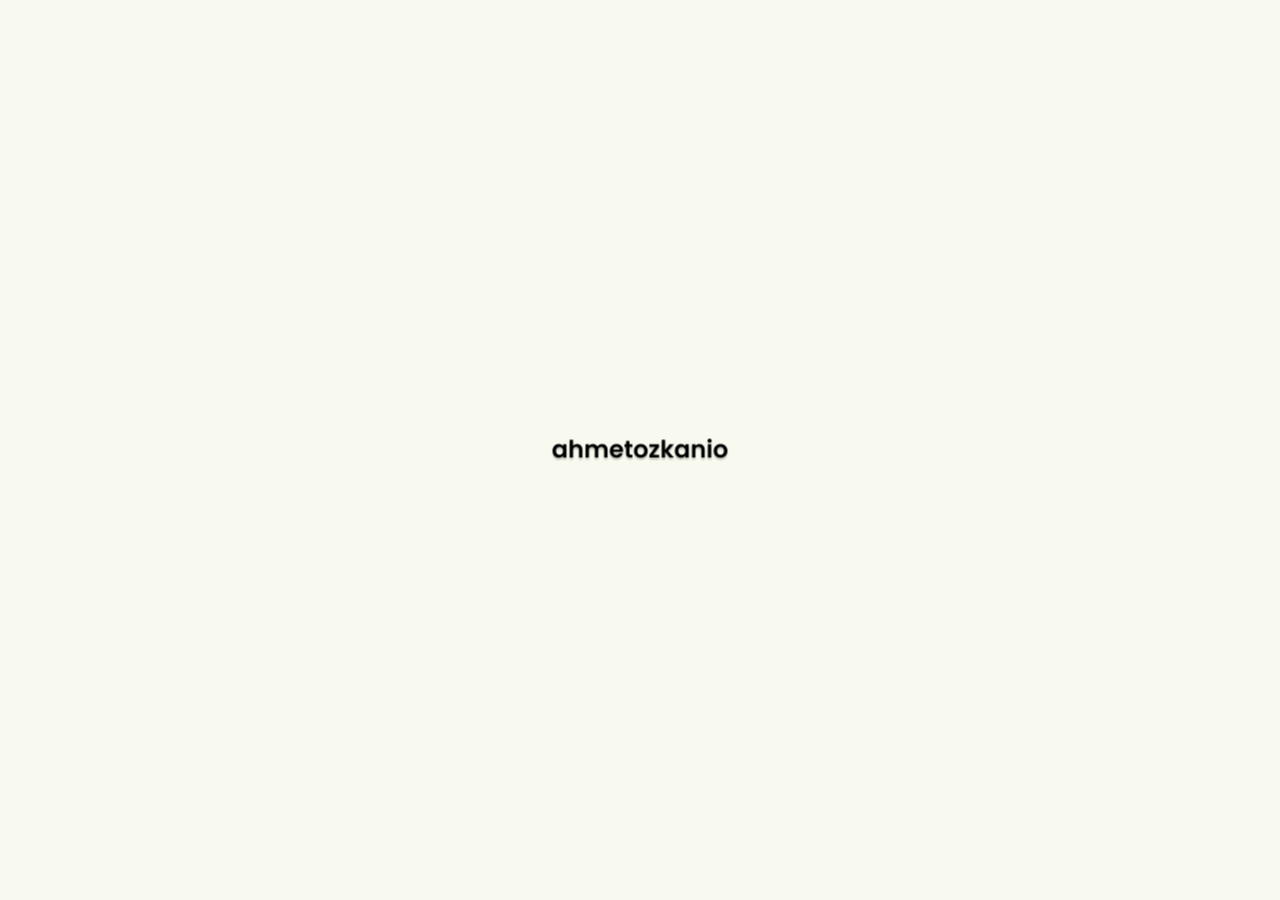
==== index.html @ 20565fc7 "Update social accounts" ====
<!DOCTYPE html><html><head>
    <!--
    If you are serving your web app in a path other than the root, change the
    href value below to reflect the base path you are serving from.

    The path provided below has to start and end with a slash "/" in order for
    it to work correctly.

    For more details:
    * https://developer.mozilla.org/en-US/docs/Web/HTML/Element/base

    This is a placeholder for base href that will be replaced by the value of
    the `--base-href` argument provided to `flutter build`.
  -->
    <base href="https://ahmetozkanio.github.io/">
    <!-- <base href="/"> -->

    <meta charset="UTF-8">
    <meta content="IE=Edge" http-equiv="X-UA-Compatible">
    <meta name="description" content="ahmetozkanio">

    <!-- iOS meta tags & icons -->
    <meta name="apple-mobile-web-app-capable" content="yes">
    <meta name="apple-mobile-web-app-status-bar-style" content="black">
    <meta name="apple-mobile-web-app-title" content="ahmetozkanio">
    <link rel="apple-touch-icon" href="favicon.png">

    <!-- Favicon -->
    <link rel="icon" type="image/png" href="favicon.png">

    <title>ahmetozkanio</title>
    <link rel="manifest" href="manifest.json">

    <script>
    // The value below is injected by flutter build, do not touch.
    const serviceWorkerVersion = "1525649110";
  </script>
    <!-- This script adds the flutter initialization JS code -->
    <script src="flutter.js" defer></script>

    <meta
      content="width=device-width, initial-scale=1.0, maximum-scale=1.0, user-scalable=no"
      name="viewport">

    <style id="splash-screen-style">
    html {
      height: 100%
    }

    body {
      margin: 0;
      min-height: 100%;
      background-color: #F9FAEF;
          background-size: 100% 100%;
    }

    .center {
      margin: 0;
      position: absolute;
      top: 50%;
      left: 50%;
      -ms-transform: translate(-50%, -50%);
      transform: translate(-50%, -50%);
    }

    .contain {
      display:block;
      width:100%; height:100%;
      object-fit: contain;
    }

    .stretch {
      display:block;
      width:100%; height:100%;
    }

    .cover {
      display:block;
      width:100%; height:100%;
      object-fit: cover;
    }

    .bottom {
      position: absolute;
      bottom: 0;
      left: 50%;
      -ms-transform: translate(-50%, 0);
      transform: translate(-50%, 0);
    }

    .bottomLeft {
      position: absolute;
      bottom: 0;
      left: 0;
    }

    .bottomRight {
      position: absolute;
      bottom: 0;
      right: 0;
    }

    @media (prefers-color-scheme: dark) {
      body {
        background-color: #12140E;
          }
    }
  </style>
    <script id="splash-screen-script">
    function removeSplashFromWeb() {
      document.getElementById("splash")?.remove();
      document.getElementById("splash-branding")?.remove();
      document.body.style.background = "transparent";
    }
  </script>
  </head>
  <body>
    <picture id="splash">
      <source
        srcset="splash/img/light-1x.png 1x, splash/img/light-2x.png 2x, splash/img/light-3x.png 3x, splash/img/light-4x.png 4x"
        media="(prefers-color-scheme: light)">
      <source
        srcset="splash/img/dark-1x.png 1x, splash/img/dark-2x.png 2x, splash/img/dark-3x.png 3x, splash/img/dark-4x.png 4x"
        media="(prefers-color-scheme: dark)">
      <img class="center" aria-hidden="true" src="splash/img/light-1x.png" alt>
    </picture>

    <script>
    window.addEventListener('load', function(ev) {
      // Download main.dart.js
      _flutter.loader.loadEntrypoint({
        serviceWorker: {
          serviceWorkerVersion: serviceWorkerVersion,
        }
      }).then(function(engineInitializer) {
        return engineInitializer.initializeEngine();
      }).then(function(appRunner) {
        return appRunner.runApp();
      });
    });
  </script>

  </body></html>
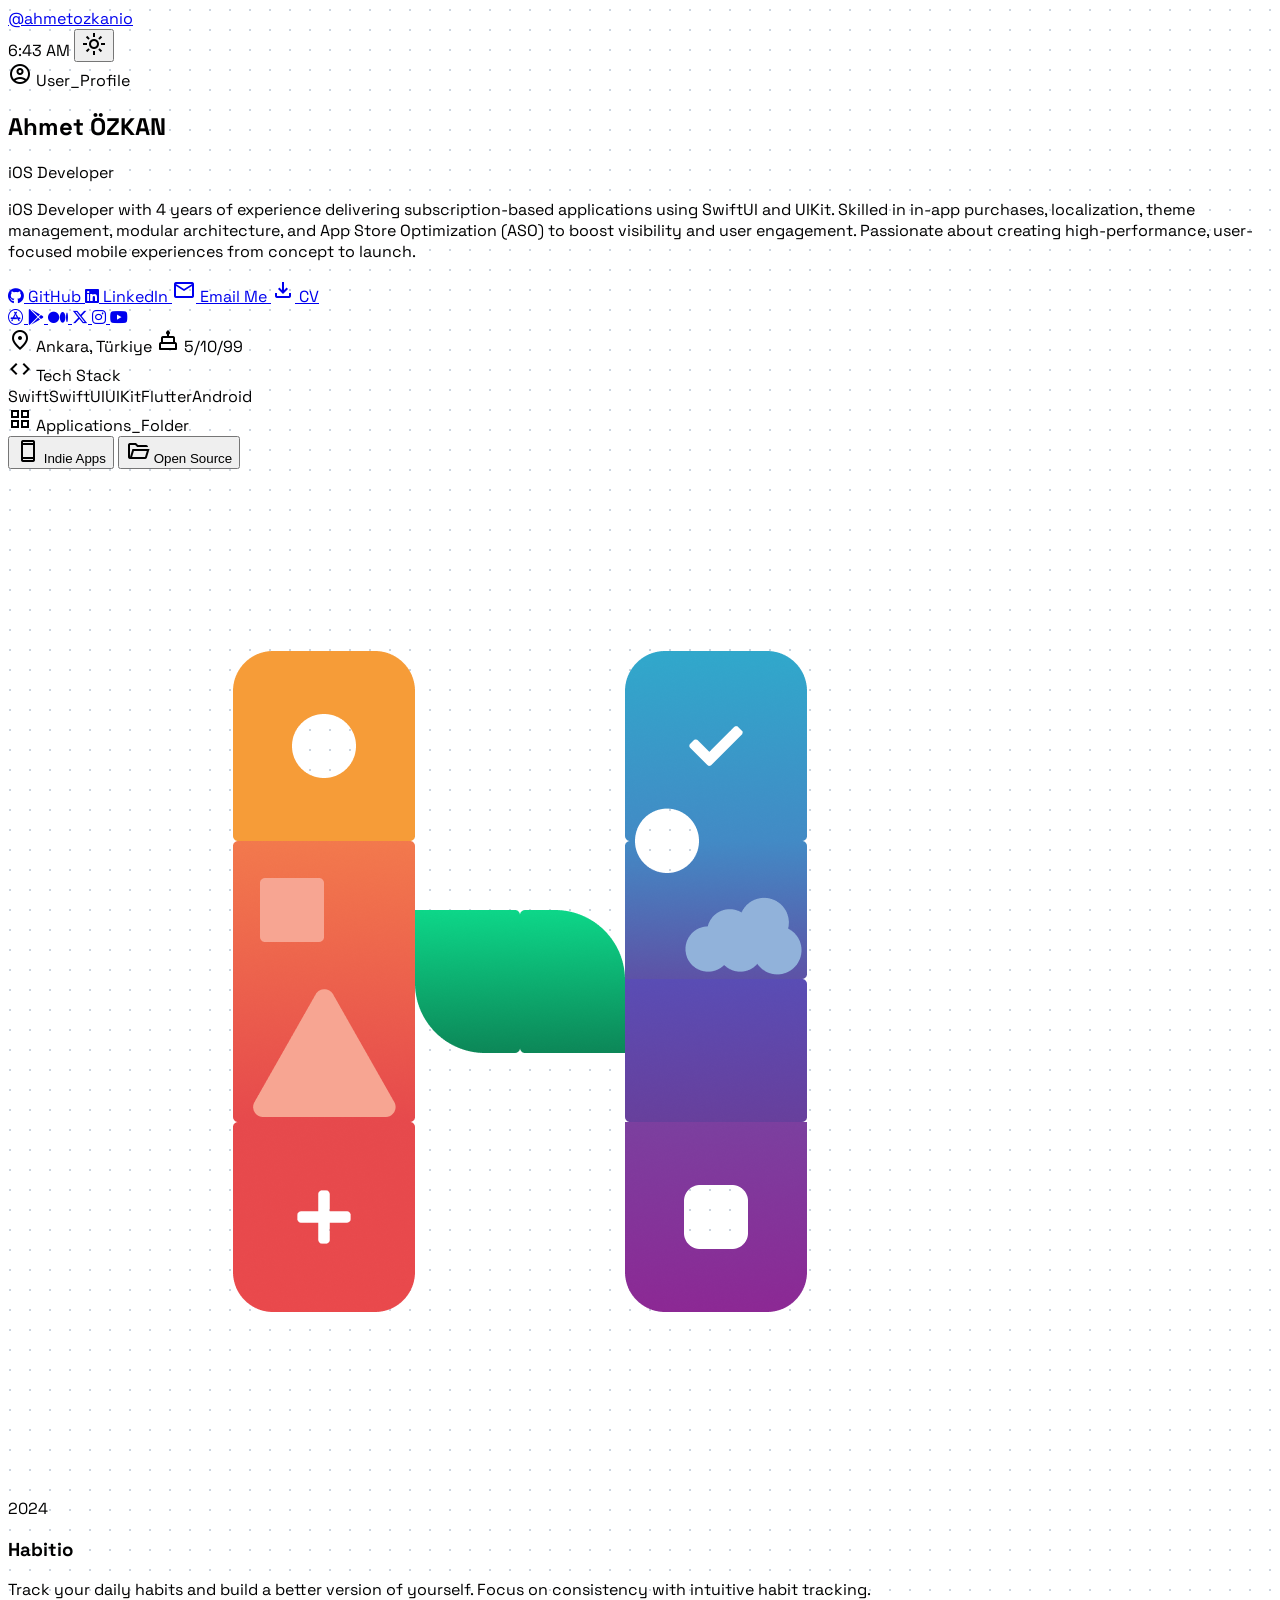
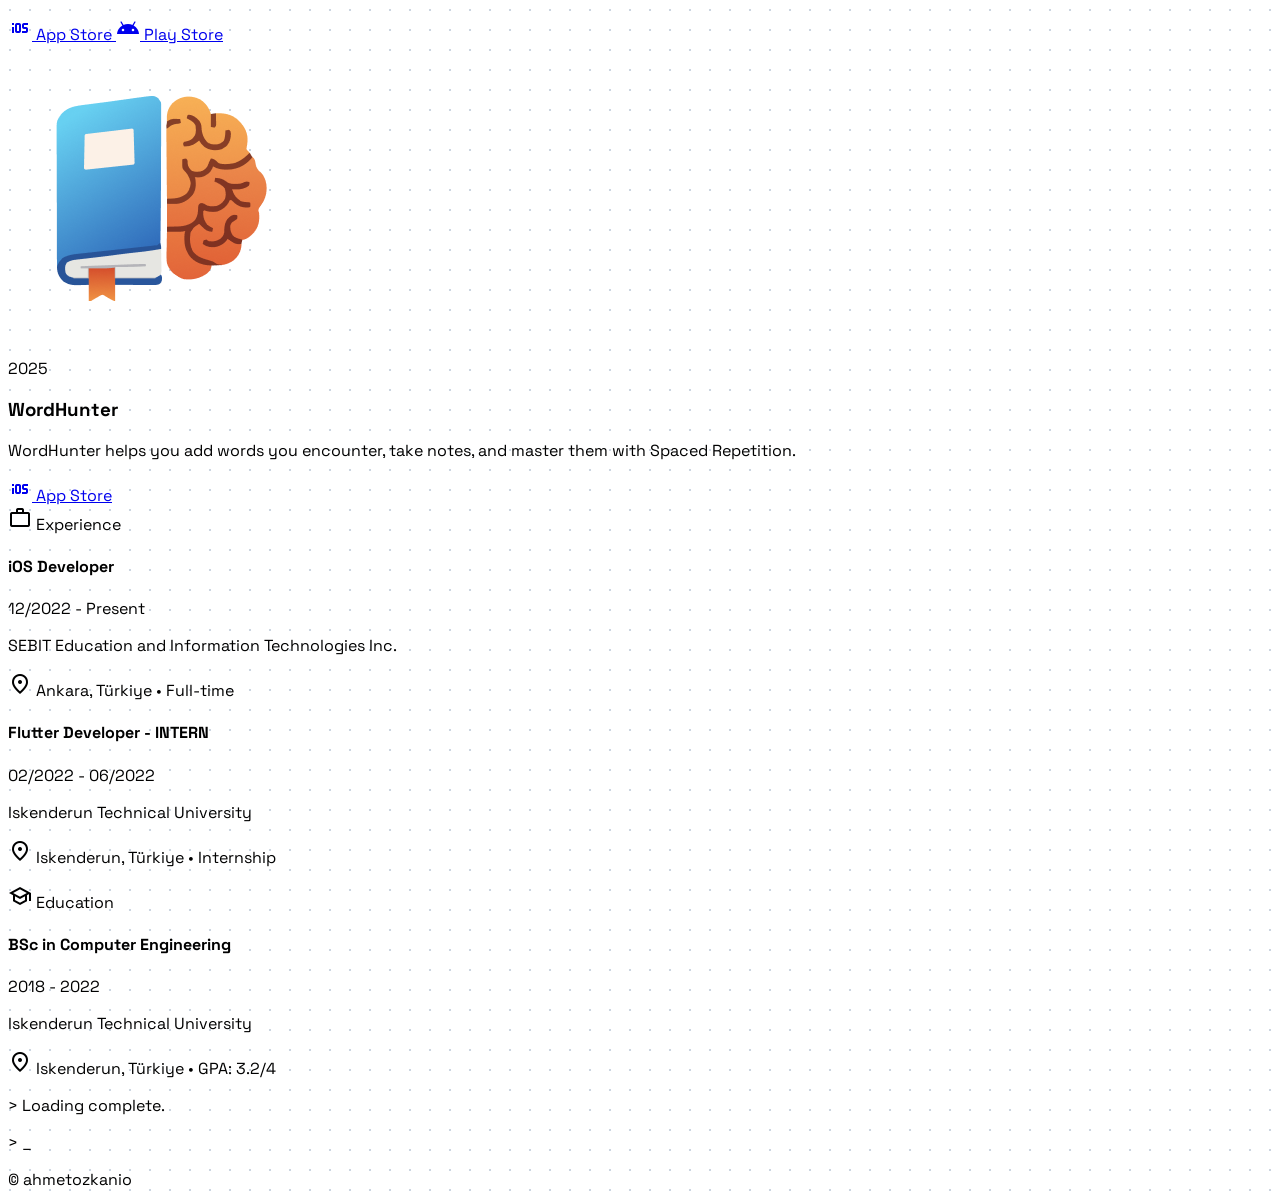
==== commit 46693f62: "Complete portfolio redesign: HTML/JS architecture with retro OS design - Migrated from Flutter to va" ====
--- a/index.html
+++ b/index.html
@@ -1,143 +1,376 @@
-<!DOCTYPE html><html><head>
-    <!--
-    If you are serving your web app in a path other than the root, change the
-    href value below to reflect the base path you are serving from.
-
-    The path provided below has to start and end with a slash "/" in order for
-    it to work correctly.
-
-    For more details:
-    * https://developer.mozilla.org/en-US/docs/Web/HTML/Element/base
-
-    This is a placeholder for base href that will be replaced by the value of
-    the `--base-href` argument provided to `flutter build`.
-  -->
-    <base href="https://ahmetozkanio.github.io/">
-    <!-- <base href="/"> -->
-
-    <meta charset="UTF-8">
-    <meta content="IE=Edge" http-equiv="X-UA-Compatible">
-    <meta name="description" content="ahmetozkanio">
-
-    <!-- iOS meta tags & icons -->
-    <meta name="apple-mobile-web-app-capable" content="yes">
-    <meta name="apple-mobile-web-app-status-bar-style" content="black">
-    <meta name="apple-mobile-web-app-title" content="ahmetozkanio">
-    <link rel="apple-touch-icon" href="favicon.png">
-
-    <!-- Favicon -->
-    <link rel="icon" type="image/png" href="favicon.png">
-
-    <title>ahmetozkanio</title>
-    <link rel="manifest" href="manifest.json">
-
-    <script>
-    // The value below is injected by flutter build, do not touch.
-    const serviceWorkerVersion = "1525649110";
-  </script>
-    <!-- This script adds the flutter initialization JS code -->
-    <script src="flutter.js" defer></script>
-
-    <meta
-      content="width=device-width, initial-scale=1.0, maximum-scale=1.0, user-scalable=no"
-      name="viewport">
-
-    <style id="splash-screen-style">
-    html {
-      height: 100%
-    }
-
-    body {
-      margin: 0;
-      min-height: 100%;
-      background-color: #F9FAEF;
-          background-size: 100% 100%;
-    }
-
-    .center {
-      margin: 0;
-      position: absolute;
-      top: 50%;
-      left: 50%;
-      -ms-transform: translate(-50%, -50%);
-      transform: translate(-50%, -50%);
-    }
-
-    .contain {
-      display:block;
-      width:100%; height:100%;
-      object-fit: contain;
-    }
-
-    .stretch {
-      display:block;
-      width:100%; height:100%;
-    }
-
-    .cover {
-      display:block;
-      width:100%; height:100%;
-      object-fit: cover;
-    }
-
-    .bottom {
-      position: absolute;
-      bottom: 0;
-      left: 50%;
-      -ms-transform: translate(-50%, 0);
-      transform: translate(-50%, 0);
-    }
-
-    .bottomLeft {
-      position: absolute;
-      bottom: 0;
-      left: 0;
-    }
-
-    .bottomRight {
-      position: absolute;
-      bottom: 0;
-      right: 0;
-    }
-
-    @media (prefers-color-scheme: dark) {
-      body {
-        background-color: #12140E;
-          }
-    }
-  </style>
-    <script id="splash-screen-script">
-    function removeSplashFromWeb() {
-      document.getElementById("splash")?.remove();
-      document.getElementById("splash-branding")?.remove();
-      document.body.style.background = "transparent";
-    }
-  </script>
+<!DOCTYPE html>
+<html lang="en">
+  <head>
+    <meta charset="utf-8" />
+    <meta content="width=device-width, initial-scale=1.0" name="viewport" />
+    <title>ahmetozkanio Portfolio</title>
+    <!-- Fonts -->
+    <link href="https://fonts.googleapis.com" rel="preconnect" />
+    <link crossorigin href="https://fonts.gstatic.com" rel="preconnect" />
+    <link
+      href="https://fonts.googleapis.com/css2?family=Space+Grotesk:wght@300;400;500;600;700&display=swap"
+      rel="stylesheet" />
+    <link
+      href="https://fonts.googleapis.com/css2?family=Material+Symbols+Outlined:wght,FILL@100..700,0..1&display=swap"
+      rel="stylesheet" />
+    <!-- Font Awesome -->
+    <link rel="stylesheet"
+      href="https://cdnjs.cloudflare.com/ajax/libs/font-awesome/6.5.1/css/all.min.css" />
+    <!-- Tailwind CSS -->
+    <script
+      src="https://cdn.tailwindcss.com?plugins=forms,container-queries"></script>
+    <script id="tailwind-config">
+        tailwind.config = {
+            darkMode: "class",
+            theme: {
+                extend: {
+                    colors: {
+                        "primary": "#308ce8",
+                        "primary-dark": "#1a6bb5",
+                        "background-light": "#f0f2f5",
+                        "background-dark": "#111921",
+                        "window-light": "#ffffff",
+                        "window-dark": "#1a2632",
+                        "border-light": "#111418",
+                        "border-dark": "#344150",
+                    },
+                    fontFamily: {
+                        "display": ["Space Grotesk", "sans-serif"],
+                        "mono": ["Space Mono", "monospace"]
+                    },
+                    boxShadow: {
+                        "retro": "4px 4px 0px 0px #111418",
+                        "retro-hover": "2px 2px 0px 0px #111418",
+                        "retro-dark": "4px 4px 0px 0px #000000",
+                    }
+                },
+            },
+        }
+    </script>
+    <style>
+        body {
+            font-family: "Space Grotesk", sans-serif;
+            background-image: radial-gradient(#cbd5e1 1px, transparent 1px);
+            background-size: 20px 20px;
+        }
+        .dark body {
+            background-image: radial-gradient(#334155 1px, transparent 1px);
+        }
+        
+        ::-webkit-scrollbar {
+            width: 12px;
+            background: #e2e8f0;
+        }
+        .dark ::-webkit-scrollbar {
+            background: #0f172a;
+        }
+        ::-webkit-scrollbar-thumb {
+            background: #308ce8;
+            border: 2px solid #e2e8f0;
+            border-radius: 6px;
+        }
+        .dark ::-webkit-scrollbar-thumb {
+            border-color: #0f172a;
+        }
+
+        .scanlines {
+            background: linear-gradient(
+                to bottom,
+                rgba(255,255,255,0),
+                rgba(255,255,255,0) 50%,
+                rgba(0,0,0,0.02) 50%,
+                rgba(0,0,0,0.02)
+            );
+            background-size: 100% 4px;
+            pointer-events: none;
+        }
+    </style>
   </head>
-  <body>
-    <picture id="splash">
-      <source
-        srcset="splash/img/light-1x.png 1x, splash/img/light-2x.png 2x, splash/img/light-3x.png 3x, splash/img/light-4x.png 4x"
-        media="(prefers-color-scheme: light)">
-      <source
-        srcset="splash/img/dark-1x.png 1x, splash/img/dark-2x.png 2x, splash/img/dark-3x.png 3x, splash/img/dark-4x.png 4x"
-        media="(prefers-color-scheme: dark)">
-      <img class="center" aria-hidden="true" src="splash/img/light-1x.png" alt>
-    </picture>
-
-    <script>
-    window.addEventListener('load', function(ev) {
-      // Download main.dart.js
-      _flutter.loader.loadEntrypoint({
-        serviceWorker: {
-          serviceWorkerVersion: serviceWorkerVersion,
-        }
-      }).then(function(engineInitializer) {
-        return engineInitializer.initializeEngine();
-      }).then(function(appRunner) {
-        return appRunner.runApp();
-      });
-    });
-  </script>
-
-  </body></html>+  <body
+    class="bg-background-light dark:bg-background-dark min-h-screen flex flex-col overflow-x-hidden text-[#111418] dark:text-gray-100">
+    <div
+      class="scanlines fixed inset-0 z-50 pointer-events-none h-full w-full"></div>
+
+    <!-- Top OS Bar -->
+    <header
+      class="fixed top-0 left-0 w-full z-40 bg-[#eef0f2] dark:bg-[#1a2632] border-b-2 border-border-light dark:border-border-dark px-4 h-12 flex items-center justify-between shadow-sm">
+      <div class="flex items-center gap-6">
+        <a id="headerEmailLink"
+          class="font-bold text-lg select-none cursor-pointer hover:text-primary transition-colors"
+          href="mailto:ahmetozkanio@yahoo.com">
+          @ahmetozkanio
+        </a>
+      </div>
+      <div class="flex items-center gap-4">
+        <span class="text-sm font-mono opacity-60 hidden sm:block"
+          id="currentTime">10:42 AM</span>
+        <button id="darkModeToggle"
+          class="flex items-center justify-center w-10 h-10 rounded border-2 border-border-light dark:border-border-dark bg-white dark:bg-gray-800 hover:bg-gray-100 dark:hover:bg-gray-700 transition-all"
+          title="Toggle dark mode">
+          <span class="material-symbols-outlined text-[18px] text-yellow-500"
+            id="darkModeIcon">light_mode</span>
+        </button>
+      </div>
+    </header>
+
+    <!-- Main Desktop Area -->
+    <main
+      class="flex-grow pt-24 pb-12 px-4 md:px-8 max-w-6xl mx-auto w-full grid grid-cols-1 lg:grid-cols-12 gap-8 items-start">
+      <!-- Left Column: Profile (Window 1) -->
+      <section class="lg:col-span-4 lg:sticky lg:top-24 space-y-8">
+        <!-- Profile Window -->
+        <div id="profileWindow"
+          class="bg-window-light dark:bg-window-dark rounded-lg border-2 border-border-light dark:border-border-dark shadow-retro dark:shadow-retro-dark overflow-hidden flex flex-col">
+          <!-- Window Title Bar -->
+          <div
+            class="bg-gradient-to-r from-[#e0e0e0] to-[#f5f5f5] dark:from-[#2d3748] dark:to-[#1a202c] border-b-2 border-border-light dark:border-border-dark px-3 py-2 flex items-center justify-between cursor-grab active:cursor-grabbing">
+            <span
+              class="text-xs font-bold uppercase tracking-wider text-gray-600 dark:text-gray-300 flex items-center gap-2">
+              <span
+                class="material-symbols-outlined text-[14px]">account_circle</span>
+              User_Profile
+            </span>
+            <div class="flex gap-1.5">
+              <div
+                class="w-3 h-3 rounded-full border border-border-light bg-red-400"></div>
+              <div
+                class="w-3 h-3 rounded-full border border-border-light bg-yellow-400"></div>
+              <div
+                class="w-3 h-3 rounded-full border border-border-light bg-green-400"></div>
+            </div>
+          </div>
+
+          <!-- Profile Content -->
+          <div class="p-6 flex flex-col items-center text-center">
+            <div class="relative w-32 h-32 mb-6 group">
+              <div
+                class="absolute inset-0 bg-primary rounded-full opacity-20 group-hover:scale-110 transition-transform duration-300"></div>
+              <div id="profileImage"
+                class="relative w-full h-full rounded-full border-4 border-white dark:border-gray-700 shadow-lg overflow-hidden bg-cover bg-center"
+                style="background-size: cover;"></div>
+              <div
+                class="absolute bottom-0 right-0 bg-green-500 border-2 border-white w-6 h-6 rounded-full"
+                title="Online"></div>
+            </div>
+            <h1 id="profileName"
+              class="text-2xl font-bold text-[#111418] dark:text-white mb-1">Ahmet</h1>
+            <p id="profileTitle"
+              class="text-primary font-medium mb-4 font-mono text-sm">&lt;iOS
+              Developer /&gt;</p>
+            <p id="profileBio"
+              class="text-gray-600 dark:text-gray-300 text-sm leading-relaxed mb-6">
+              Building retro-futuristic experiences for the Apple ecosystem.
+            </p>
+
+            <!-- Action Buttons -->
+            <div class="w-full grid grid-cols-2 gap-3">
+              <a id="githubBtn"
+                class="flex items-center justify-center gap-2 bg-[#f0f2f4] dark:bg-gray-700 hover:bg-gray-200 dark:hover:bg-gray-600 text-[#111418] dark:text-white text-xs font-bold h-10 px-4 rounded border-b-4 border-r-4 border-transparent hover:border-gray-300 transition-all"
+                href="#">
+                <i class="fa-brands fa-github text-[18px]"></i>
+                GitHub
+              </a>
+              <a id="linkedinBtn"
+                class="flex items-center justify-center gap-2 bg-[#f0f2f4] dark:bg-gray-700 hover:bg-gray-200 dark:hover:bg-gray-600 text-[#111418] dark:text-white text-xs font-bold h-10 px-4 rounded border-b-4 border-r-4 border-transparent hover:border-gray-300 transition-all"
+                href="#">
+                <i class="fa-brands fa-linkedin text-[18px]"></i>
+                LinkedIn
+              </a>
+              <a id="emailBtn"
+                class="flex items-center justify-center gap-2 bg-primary hover:bg-primary-dark text-white text-xs font-bold h-10 px-4 rounded shadow-md transition-colors"
+                href="mailto:hello@ahmet.dev">
+                <span class="material-symbols-outlined text-[18px]">mail</span>
+                Email Me
+              </a>
+              <a
+                class="flex items-center justify-center gap-2 bg-primary hover:bg-primary-dark text-white text-xs font-bold h-10 px-4 rounded shadow-md transition-colors"
+                href="#">
+                <span
+                  class="material-symbols-outlined text-[18px]">download</span>
+                CV
+              </a>
+
+              <!-- Additional Social Links -->
+              <div
+                class="col-span-2 flex items-center justify-center gap-2 pt-2">
+                <a id="appstoreBtn" href="#" target="_blank"
+                  class="w-8 h-8 flex items-center justify-center rounded bg-gray-100 dark:bg-gray-700 hover:bg-gray-200 dark:hover:bg-gray-600 transition-colors"
+                  title="App Store">
+                  <i
+                    class="fa-brands fa-app-store text-gray-600 dark:text-gray-300"></i>
+                </a>
+                <a id="playstoreBtn" href="#" target="_blank"
+                  class="w-8 h-8 flex items-center justify-center rounded bg-gray-100 dark:bg-gray-700 hover:bg-gray-200 dark:hover:bg-gray-600 transition-colors"
+                  title="Play Store">
+                  <i
+                    class="fa-brands fa-google-play text-gray-600 dark:text-gray-300"></i>
+                </a>
+                <a id="mediumBtn" href="#" target="_blank"
+                  class="w-8 h-8 flex items-center justify-center rounded bg-gray-100 dark:bg-gray-700 hover:bg-gray-200 dark:hover:bg-gray-600 transition-colors"
+                  title="Medium">
+                  <i
+                    class="fa-brands fa-medium text-gray-600 dark:text-gray-300"></i>
+                </a>
+                <a id="xBtn" href="#" target="_blank"
+                  class="w-8 h-8 flex items-center justify-center rounded bg-gray-100 dark:bg-gray-700 hover:bg-gray-200 dark:hover:bg-gray-600 transition-colors"
+                  title="X (Twitter)">
+                  <i
+                    class="fa-brands fa-x-twitter text-gray-600 dark:text-gray-300"></i>
+                </a>
+                <a id="instagramBtn" href="#" target="_blank"
+                  class="w-8 h-8 flex items-center justify-center rounded bg-gray-100 dark:bg-gray-700 hover:bg-gray-200 dark:hover:bg-gray-600 transition-colors"
+                  title="Instagram">
+                  <i
+                    class="fa-brands fa-instagram text-gray-600 dark:text-gray-300"></i>
+                </a>
+                <a id="youtubeBtn" href="#" target="_blank"
+                  class="w-8 h-8 flex items-center justify-center rounded bg-gray-100 dark:bg-gray-700 hover:bg-gray-200 dark:hover:bg-gray-600 transition-colors"
+                  title="YouTube">
+                  <i
+                    class="fa-brands fa-youtube text-gray-600 dark:text-gray-300"></i>
+                </a>
+              </div>
+            </div>
+          </div>
+
+          <!-- Status Bar -->
+          <div
+            class="bg-gray-100 dark:bg-gray-800 border-t border-border-light dark:border-border-dark px-3 py-1 flex justify-between text-[10px] font-mono text-gray-500">
+            <span id="statusLocation">Status: Available for hire</span>
+            <span id="statusBirthday">Mem: 64MB</span>
+          </div>
+        </div>
+
+        <!-- Tech Stack Window -->
+        <div
+          class="bg-window-light dark:bg-window-dark rounded-lg border-2 border-border-light dark:border-border-dark shadow-retro dark:shadow-retro-dark overflow-hidden">
+          <div
+            class="bg-gradient-to-r from-[#e0e0e0] to-[#f5f5f5] dark:from-[#2d3748] dark:to-[#1a202c] border-b-2 border-border-light dark:border-border-dark px-3 py-2 flex items-center justify-between">
+            <span
+              class="text-xs font-bold uppercase tracking-wider text-gray-600 dark:text-gray-300 flex items-center gap-2">
+              <span class="material-symbols-outlined text-[14px]">code</span>
+              Tech Stack
+            </span>
+          </div>
+          <div id="techStack" class="p-4 flex flex-wrap gap-2">
+            <!-- Populated from JSON -->
+          </div>
+        </div>
+      </section>
+
+      <!-- Right Column: Content (Windows 2 & 3) -->
+      <div class="lg:col-span-8 space-y-8">
+        <!-- Projects Window -->
+        <section
+          class="bg-window-light dark:bg-window-dark rounded-lg border-2 border-border-light dark:border-border-dark shadow-retro dark:shadow-retro-dark overflow-hidden flex flex-col">
+          <div
+            class="bg-gradient-to-r from-[#e0e0e0] to-[#f5f5f5] dark:from-[#2d3748] dark:to-[#1a202c] border-b-2 border-border-light dark:border-border-dark px-3 py-2 flex items-center justify-between">
+            <span
+              class="text-xs font-bold uppercase tracking-wider text-gray-600 dark:text-gray-300 flex items-center gap-2">
+              <span
+                class="material-symbols-outlined text-[14px]">grid_view</span>
+              Applications_Folder
+            </span>
+            <div
+              class="w-3 h-3 rounded-full bg-gray-300 dark:bg-gray-600"></div>
+          </div>
+
+          <!-- Tabs -->
+          <div
+            class="bg-[#f0f2f4] dark:bg-gray-800 border-b border-gray-300 dark:border-gray-700 px-4 pt-4 flex gap-1">
+            <button id="indieAppsTab"
+              class="projectTab px-4 py-2 bg-window-light dark:bg-window-dark border-t border-l border-r border-gray-300 dark:border-gray-600 rounded-t-lg -mb-[1px] z-10 font-bold text-sm text-primary flex items-center gap-2 transition-all"
+              data-tab="indie">
+              <span
+                class="material-symbols-outlined text-[16px]">smartphone</span>
+              Indie Apps
+            </button>
+            <button id="openSourceTab"
+              class="projectTab px-4 py-2 bg-transparent text-gray-500 hover:bg-black/5 dark:hover:bg-white/5 rounded-t-lg font-medium text-sm flex items-center gap-2 transition-colors"
+              data-tab="opensource">
+              <span
+                class="material-symbols-outlined text-[16px]">folder_open</span>
+              Open Source
+            </button>
+          </div>
+
+          <!-- Projects Grid (Indie Apps) -->
+          <div id="indieAppsGrid"
+            class="projectContent p-6 grid grid-cols-1 md:grid-cols-2 gap-6 bg-[#fafafa] dark:bg-[#151f28]">
+            <!-- Populated from JSON -->
+          </div>
+
+          <!-- Projects Grid (Open Source) -->
+          <div id="openSourceGrid"
+            class="projectContent hidden bg-[#fafafa] dark:bg-[#151f28]"
+            style="display: none; overflow-x: auto;">
+            <!-- Populated from JSON with horizontal scroll -->
+          </div>
+        </section>
+
+        <!-- Experience Window -->
+        <section
+          class="bg-window-light dark:bg-window-dark rounded-lg border-2 border-border-light dark:border-border-dark shadow-retro dark:shadow-retro-dark overflow-hidden flex flex-col">
+          <div
+            class="bg-gradient-to-r from-[#e0e0e0] to-[#f5f5f5] dark:from-[#2d3748] dark:to-[#1a202c] border-b-2 border-border-light dark:border-border-dark px-3 py-2 flex items-center justify-between">
+            <span
+              class="text-xs font-bold uppercase tracking-wider text-gray-600 dark:text-gray-300 flex items-center gap-2">
+              <span class="material-symbols-outlined text-[14px]">work</span>
+              Experience
+            </span>
+          </div>
+
+          <div class="p-8">
+            <div id="experienceTimeline"
+              class="relative border-l-2 border-dashed border-gray-300 dark:border-gray-700 ml-3 space-y-10">
+              <!-- Populated from JSON -->
+            </div>
+          </div>
+        </section>
+
+        <!-- Education Window -->
+        <section
+          class="bg-window-light dark:bg-window-dark rounded-lg border-2 border-border-light dark:border-border-dark shadow-retro dark:shadow-retro-dark overflow-hidden flex flex-col">
+          <div
+            class="bg-gradient-to-r from-[#e0e0e0] to-[#f5f5f5] dark:from-[#2d3748] dark:to-[#1a202c] border-b-2 border-border-light dark:border-border-dark px-3 py-2 flex items-center justify-between">
+            <span
+              class="text-xs font-bold uppercase tracking-wider text-gray-600 dark:text-gray-300 flex items-center gap-2">
+              <span class="material-symbols-outlined text-[14px]">school</span>
+              Education
+            </span>
+            <div
+              class="w-3 h-3 rounded-full bg-gray-300 dark:bg-gray-600"></div>
+          </div>
+
+          <div class="p-8">
+            <div id="educationTimeline"
+              class="relative border-l-2 border-dashed border-gray-300 dark:border-gray-700 ml-3 space-y-10">
+              <!-- Populated from JSON -->
+            </div>
+          </div>
+
+          <!-- Terminal Footer -->
+          <div
+            class="bg-black text-green-400 p-3 font-mono text-xs border-t-2 border-border-light dark:border-border-dark">
+            <p>&gt; Loading complete.</p>
+            <p class="animate-pulse">&gt; _</p>
+          </div>
+        </section>
+      </div>
+    </main>
+
+    <!-- Footer -->
+    <footer
+      class="bg-white dark:bg-[#111921] border-t border-gray-200 dark:border-gray-800 py-6 mt-auto">
+      <div
+        class="max-w-6xl mx-auto px-4 flex flex-col md:flex-row items-center justify-center gap-4">
+        <div class="text-sm text-gray-500">
+          © ahmetozkanio
+        </div>
+      </div>
+    </footer>
+
+    <!-- Scripts -->
+    <script src="js/main.js"></script>
+  </body>
+</html>
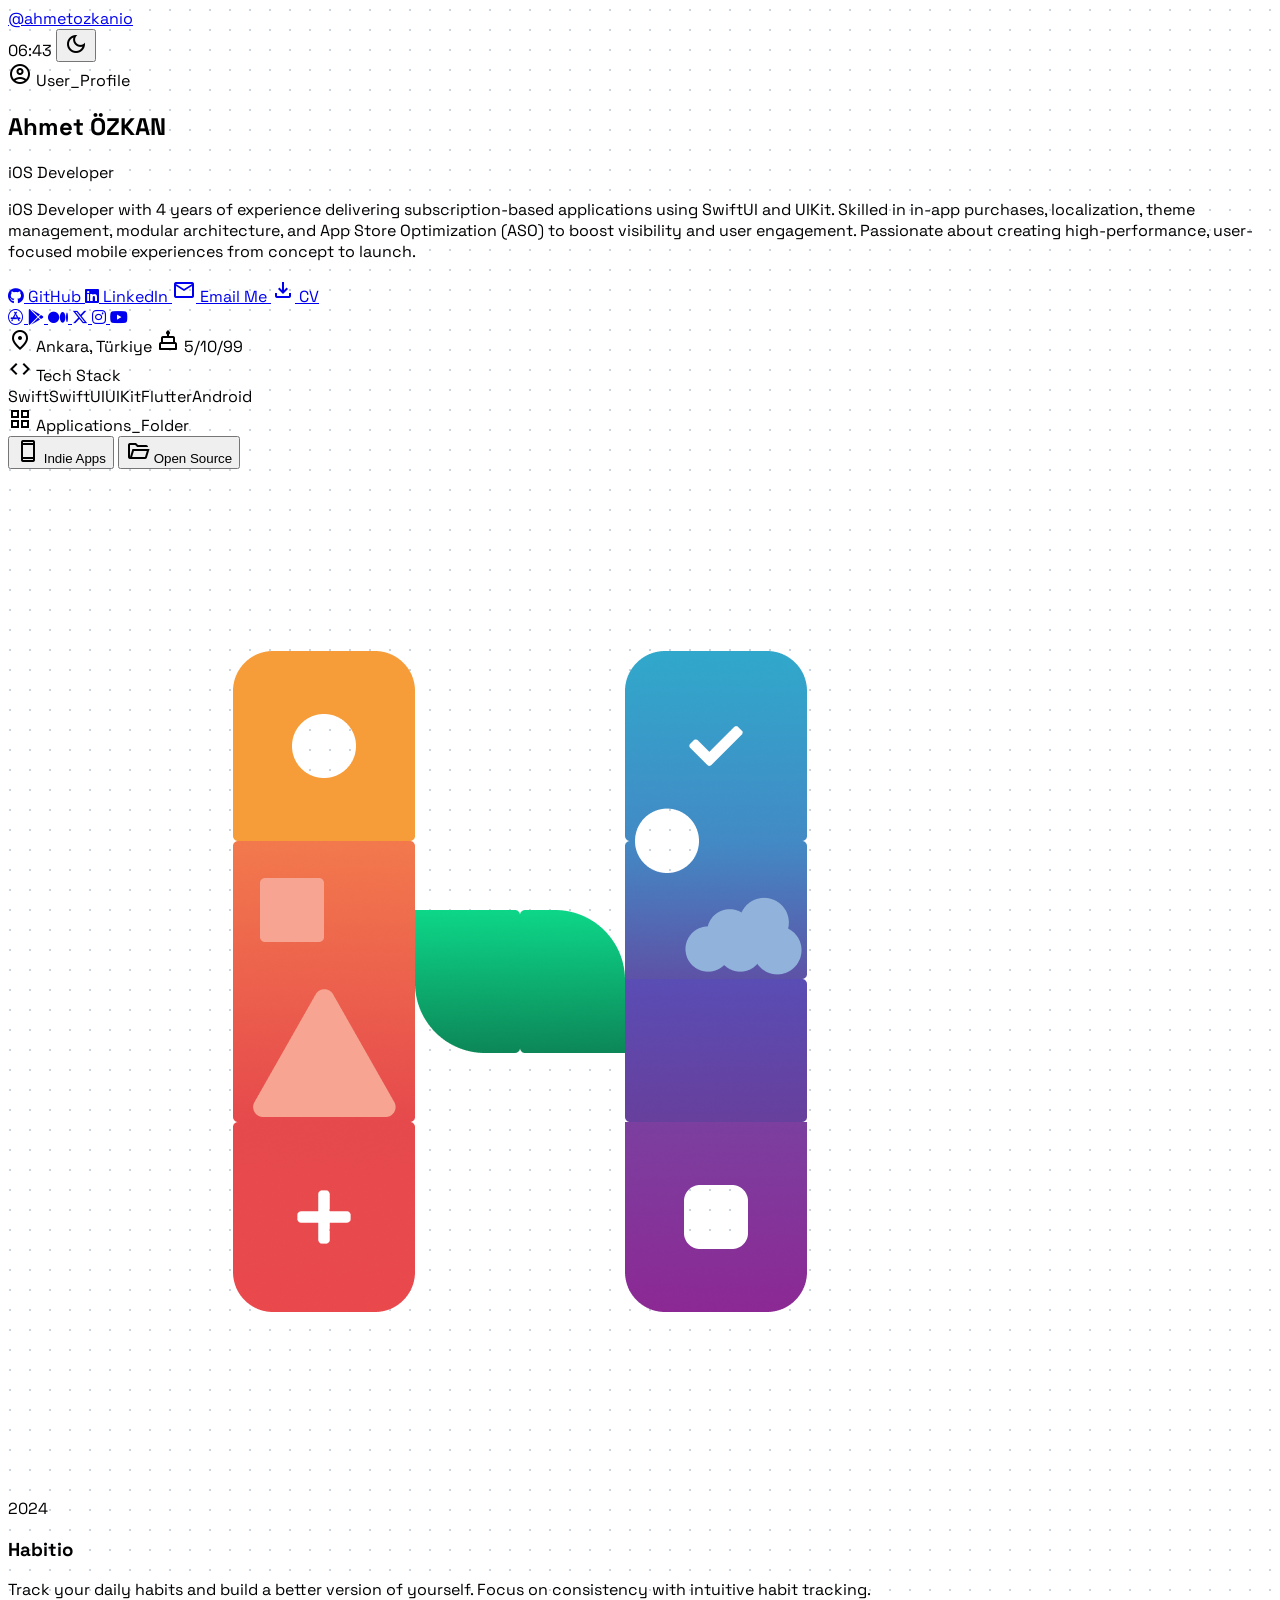
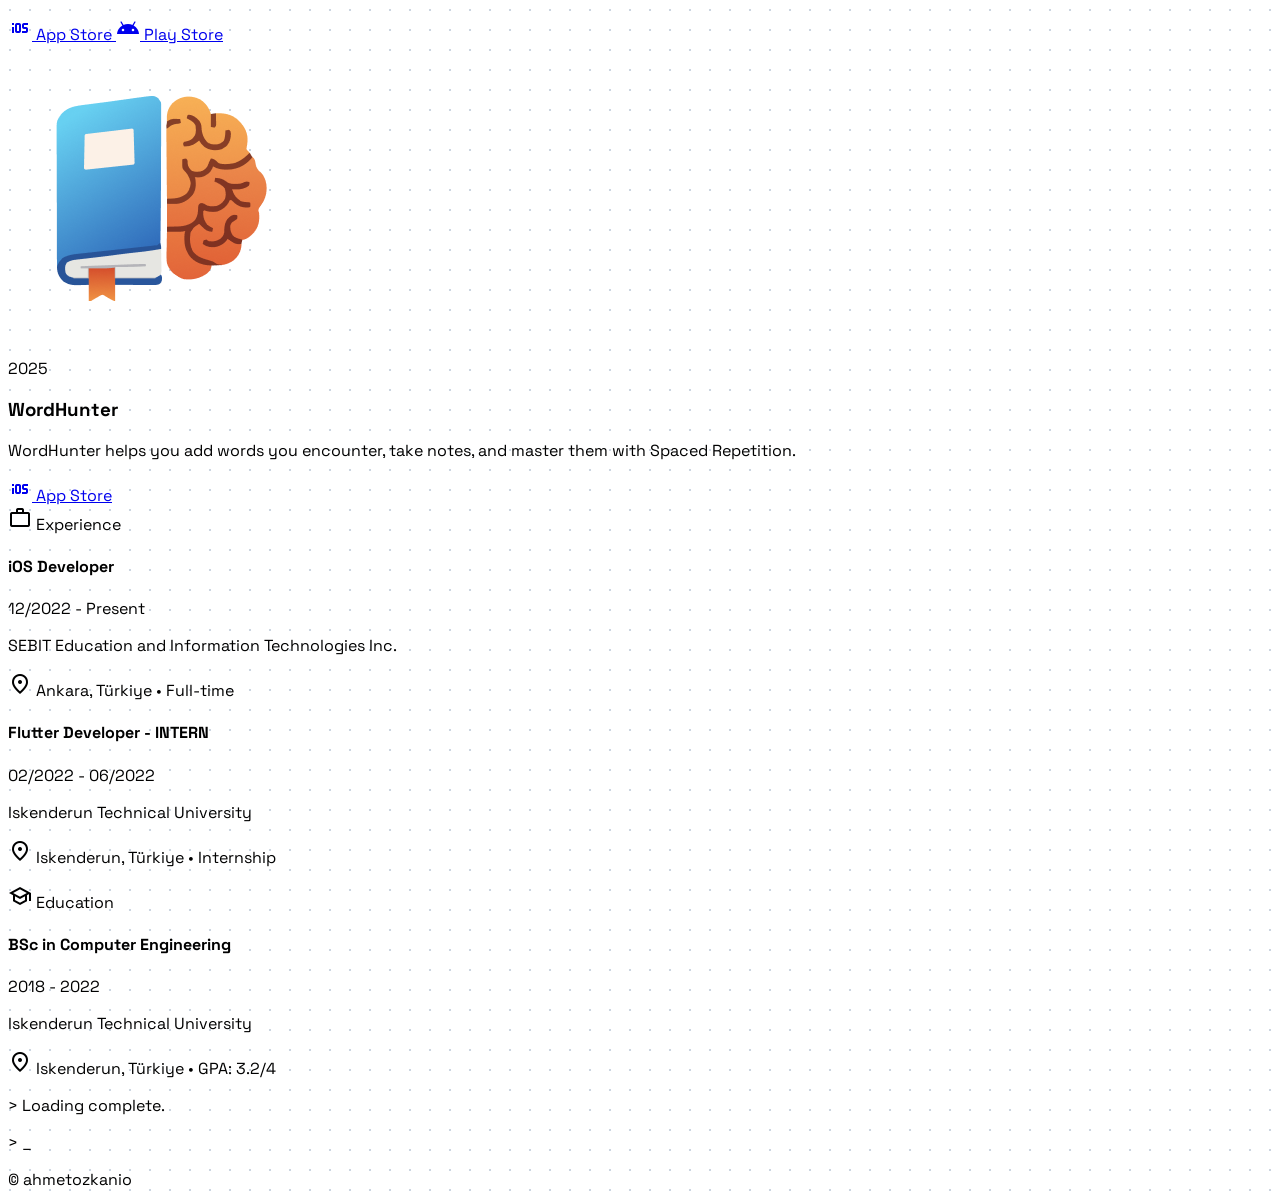
==== commit 799d9218: "Refactor code structure for improved readability and maintainability" ====
--- a/index.html
+++ b/index.html
@@ -4,6 +4,8 @@
     <meta charset="utf-8" />
     <meta content="width=device-width, initial-scale=1.0" name="viewport" />
     <title>ahmetozkanio Portfolio</title>
+    <!-- Favicon -->
+    <link rel="icon" type="image/png" href="images/favicon.png" />
     <!-- Fonts -->
     <link href="https://fonts.googleapis.com" rel="preconnect" />
     <link crossorigin href="https://fonts.gstatic.com" rel="preconnect" />
@@ -16,6 +18,8 @@
     <!-- Font Awesome -->
     <link rel="stylesheet"
       href="https://cdnjs.cloudflare.com/ajax/libs/font-awesome/6.5.1/css/all.min.css" />
+    <!-- jsPDF for CV generation -->
+    <script src="https://cdnjs.cloudflare.com/ajax/libs/jspdf/2.5.1/jspdf.umd.min.js"></script>
     <!-- Tailwind CSS -->
     <script
       src="https://cdn.tailwindcss.com?plugins=forms,container-queries"></script>
@@ -182,8 +186,8 @@
                 <span class="material-symbols-outlined text-[18px]">mail</span>
                 Email Me
               </a>
-              <a
-                class="flex items-center justify-center gap-2 bg-primary hover:bg-primary-dark text-white text-xs font-bold h-10 px-4 rounded shadow-md transition-colors"
+              <a id="cvBtn"
+                class="flex items-center justify-center gap-2 bg-primary hover:bg-primary-dark text-white text-xs font-bold h-10 px-4 rounded shadow-md transition-colors cursor-pointer"
                 href="#">
                 <span
                   class="material-symbols-outlined text-[18px]">download</span>
@@ -271,8 +275,6 @@
                 class="material-symbols-outlined text-[14px]">grid_view</span>
               Applications_Folder
             </span>
-            <div
-              class="w-3 h-3 rounded-full bg-gray-300 dark:bg-gray-600"></div>
           </div>
 
           <!-- Tabs -->
@@ -302,9 +304,9 @@
 
           <!-- Projects Grid (Open Source) -->
           <div id="openSourceGrid"
-            class="projectContent hidden bg-[#fafafa] dark:bg-[#151f28]"
-            style="display: none; overflow-x: auto;">
-            <!-- Populated from JSON with horizontal scroll -->
+            class="projectContent hidden p-6 bg-[#fafafa] dark:bg-[#151f28] overflow-x-auto"
+            style="display: none;">
+            <!-- Populated from JSON -->
           </div>
         </section>
 
@@ -338,8 +340,6 @@
               <span class="material-symbols-outlined text-[14px]">school</span>
               Education
             </span>
-            <div
-              class="w-3 h-3 rounded-full bg-gray-300 dark:bg-gray-600"></div>
           </div>
 
           <div class="p-8">
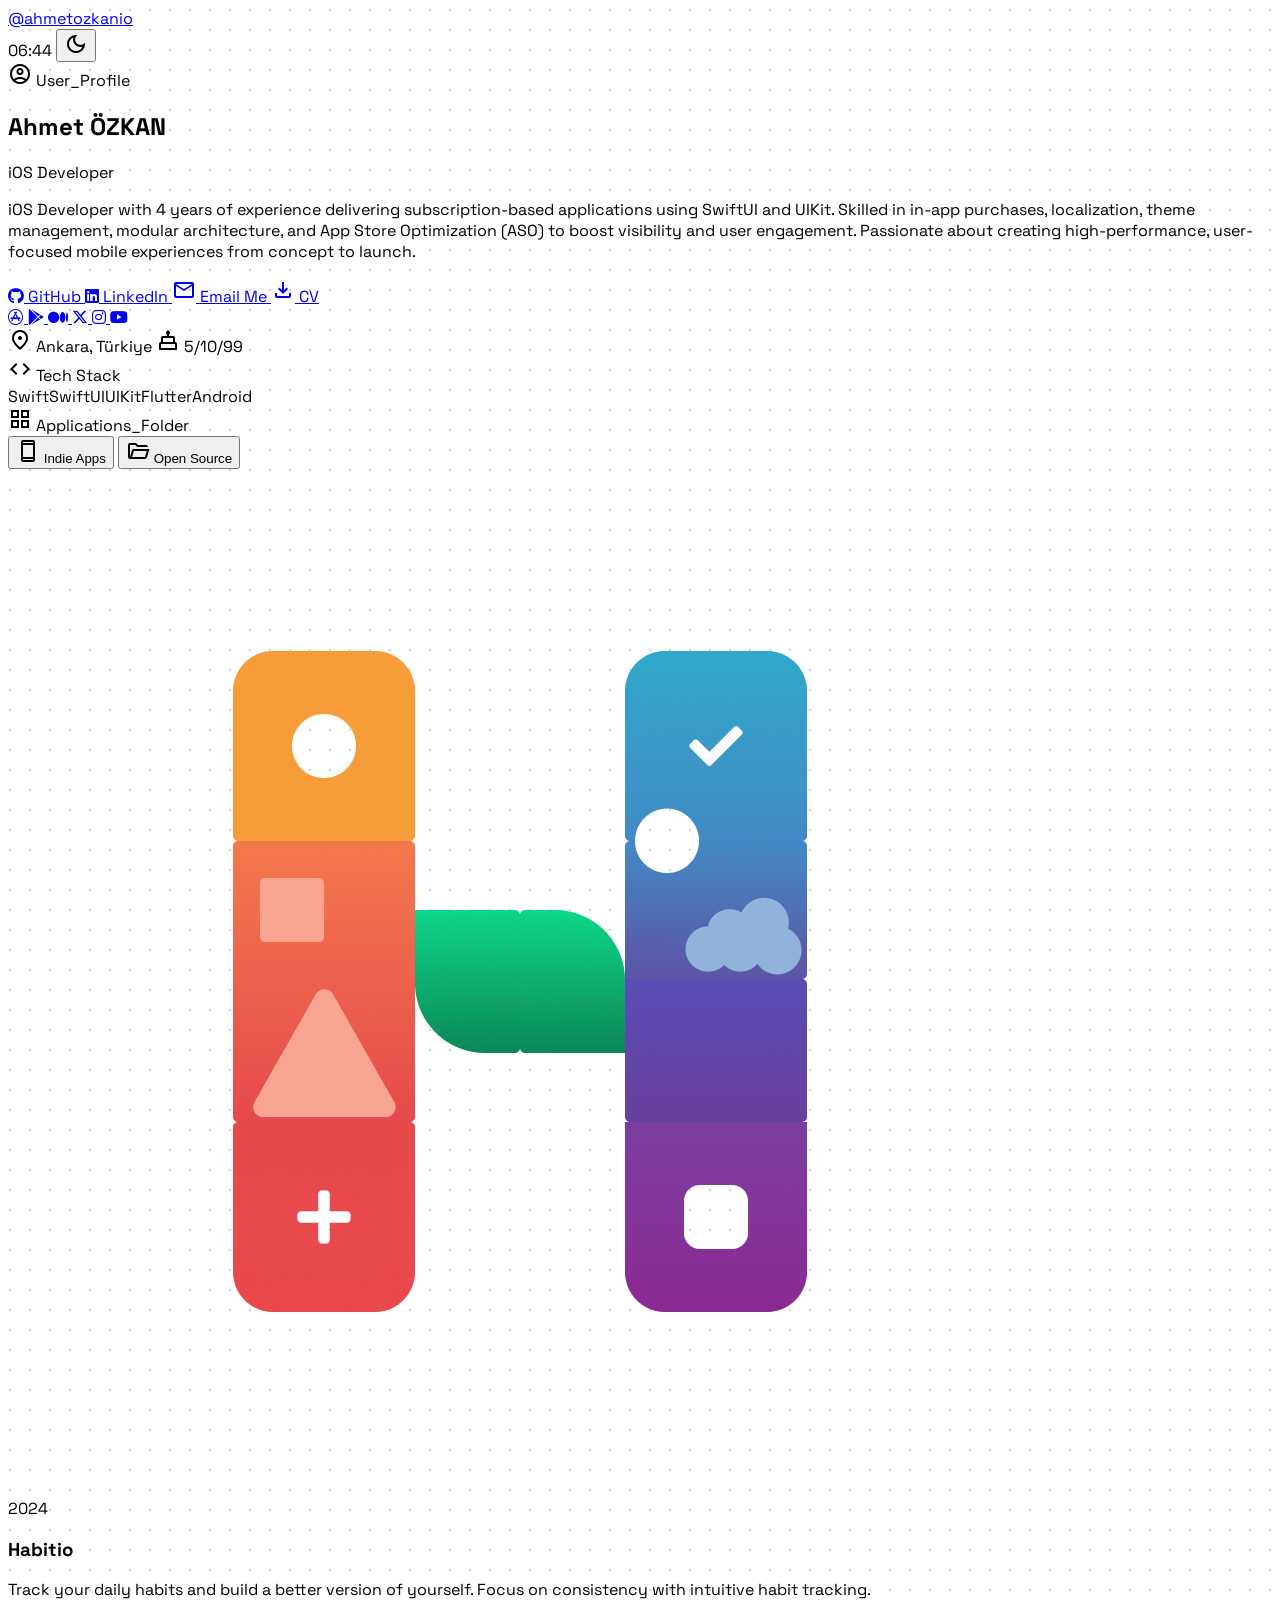
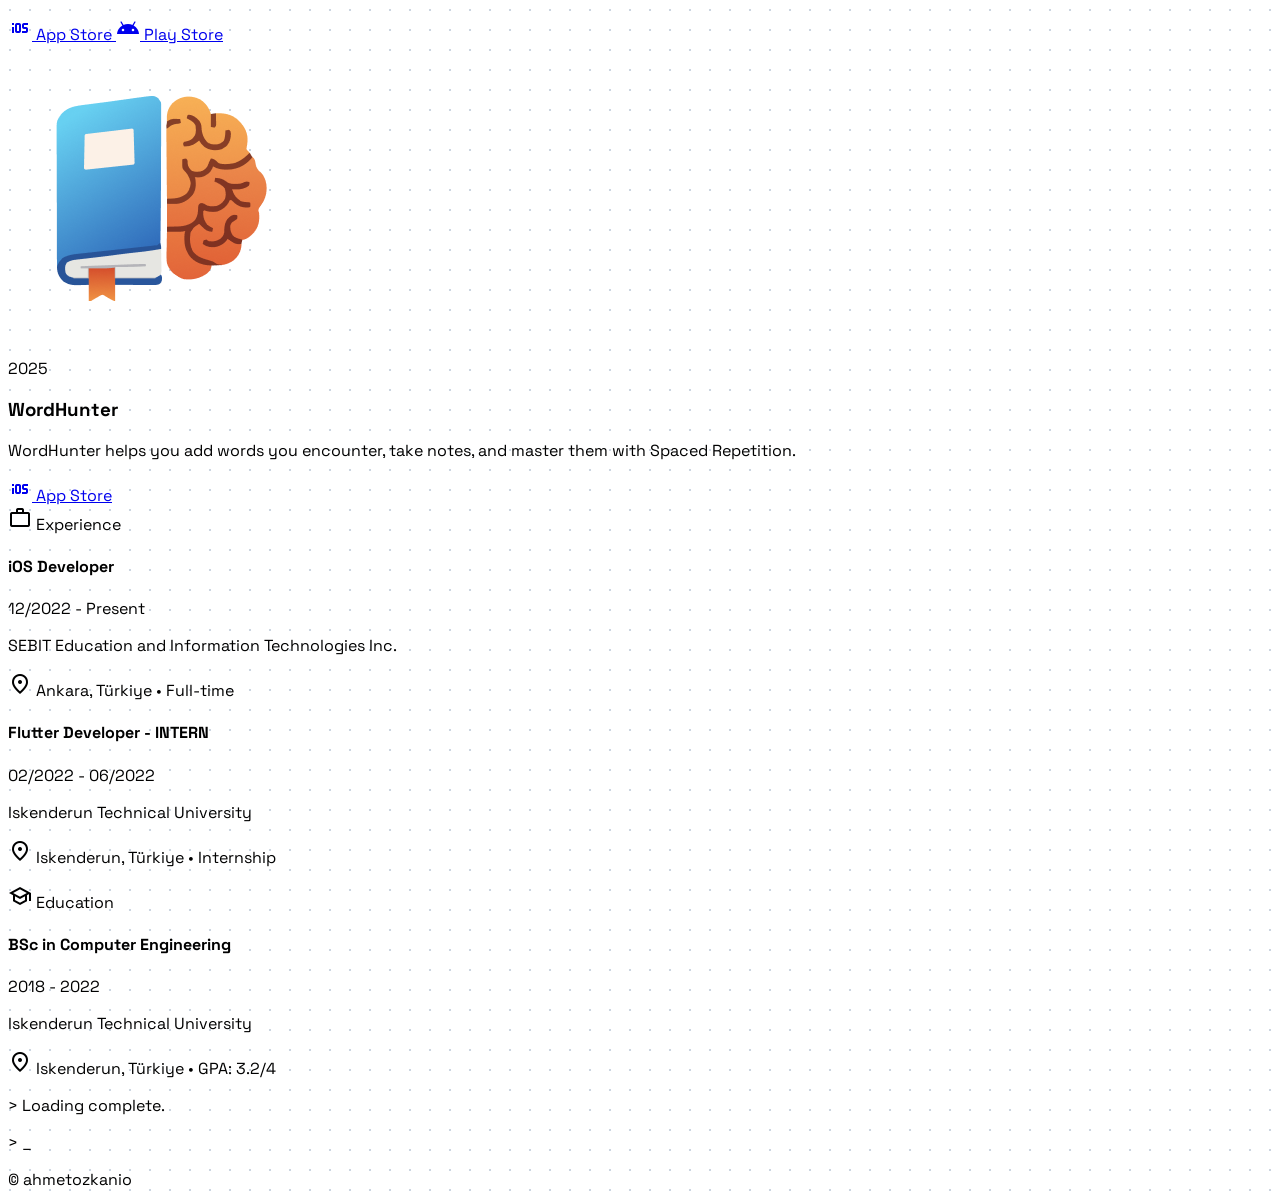
==== commit 298b0c8f: "Format jsPDF script tag for consistency" ====
--- a/index.html
+++ b/index.html
@@ -19,7 +19,8 @@
     <link rel="stylesheet"
       href="https://cdnjs.cloudflare.com/ajax/libs/font-awesome/6.5.1/css/all.min.css" />
     <!-- jsPDF for CV generation -->
-    <script src="https://cdnjs.cloudflare.com/ajax/libs/jspdf/2.5.1/jspdf.umd.min.js"></script>
+    <script
+      src="https://cdnjs.cloudflare.com/ajax/libs/jspdf/2.5.1/jspdf.umd.min.js"></script>
     <!-- Tailwind CSS -->
     <script
       src="https://cdn.tailwindcss.com?plugins=forms,container-queries"></script>
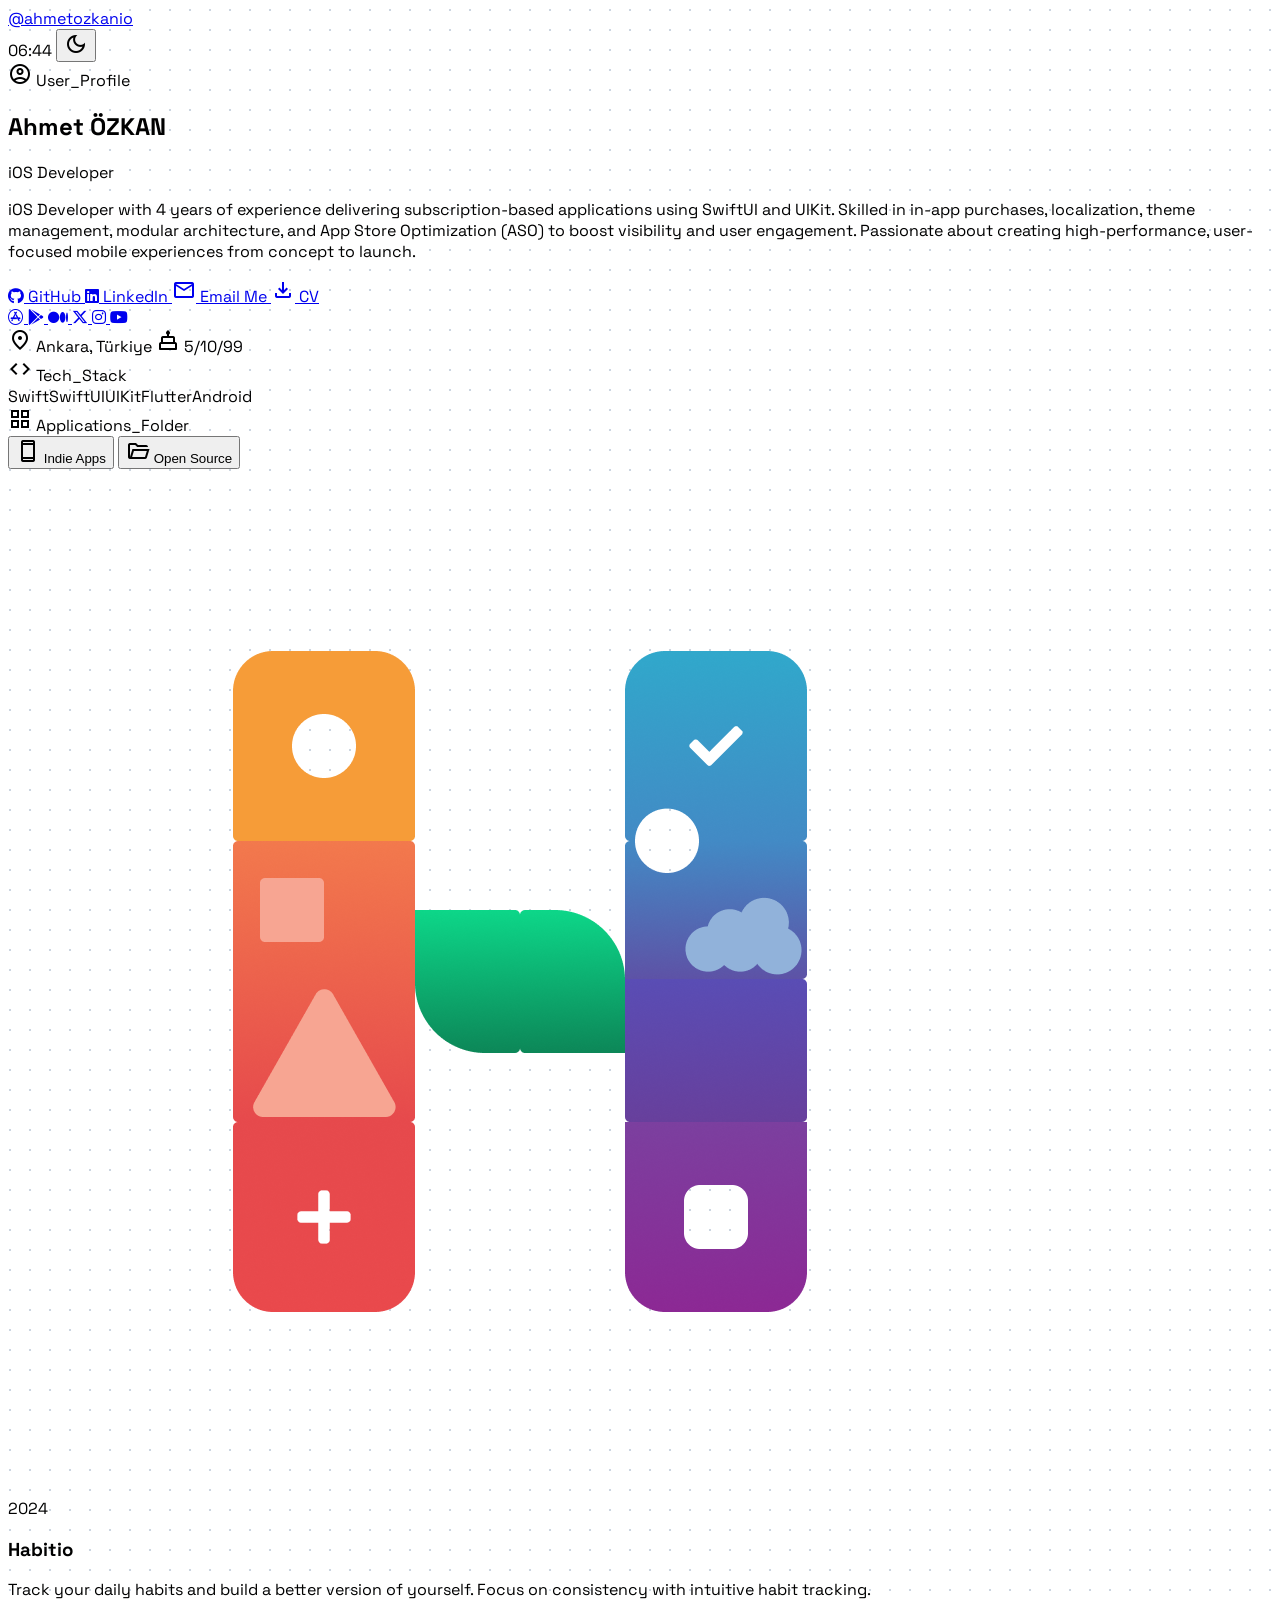
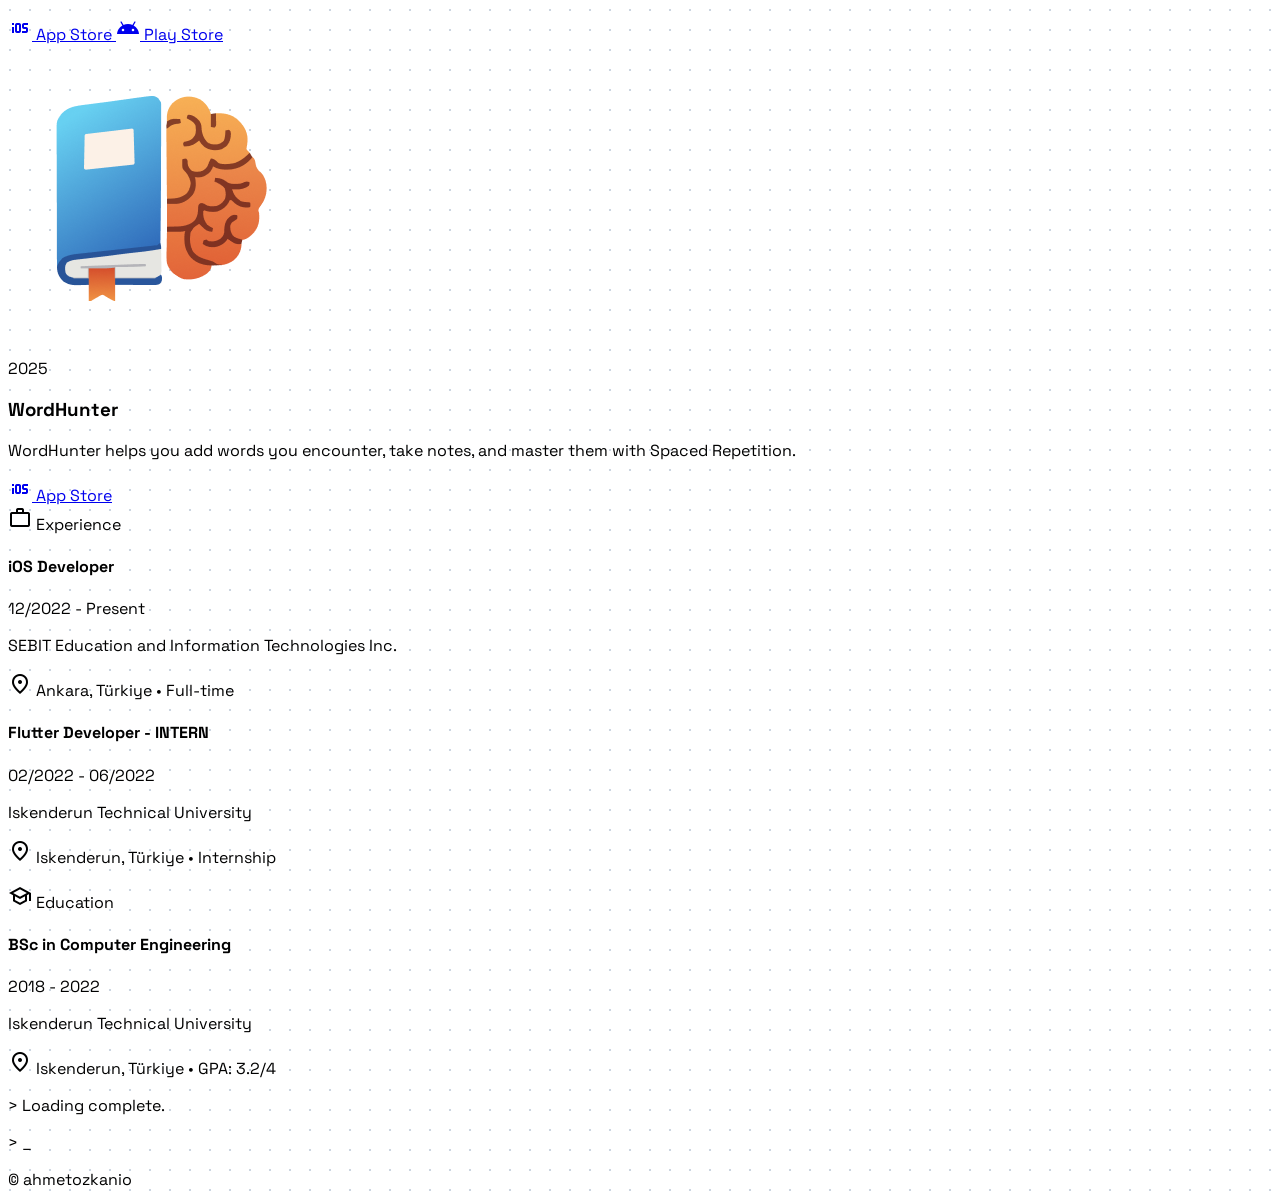
==== commit bddd6fcf: "Rename "Tech Stack" to "Tech_Stack" for consistency in terminology" ====
--- a/index.html
+++ b/index.html
@@ -254,7 +254,7 @@
             <span
               class="text-xs font-bold uppercase tracking-wider text-gray-600 dark:text-gray-300 flex items-center gap-2">
               <span class="material-symbols-outlined text-[14px]">code</span>
-              Tech Stack
+              Tech_Stack
             </span>
           </div>
           <div id="techStack" class="p-4 flex flex-wrap gap-2">
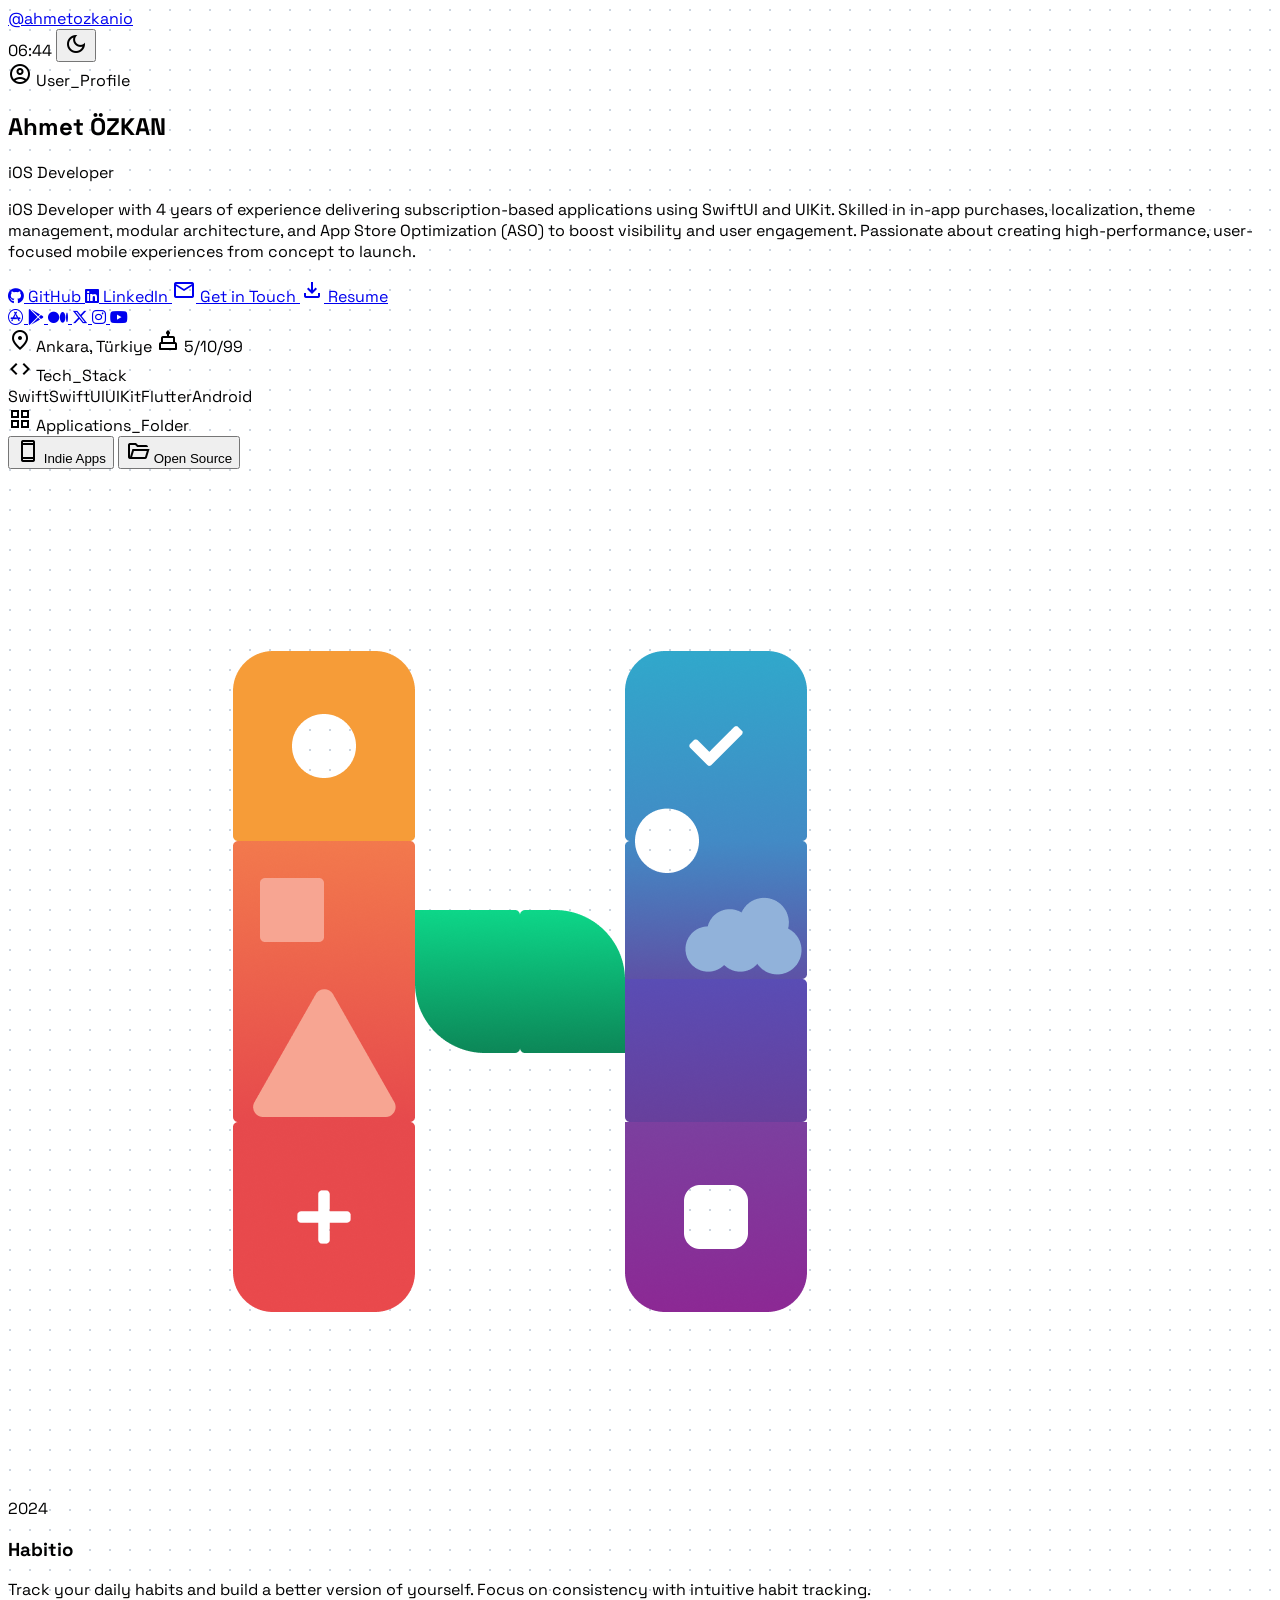
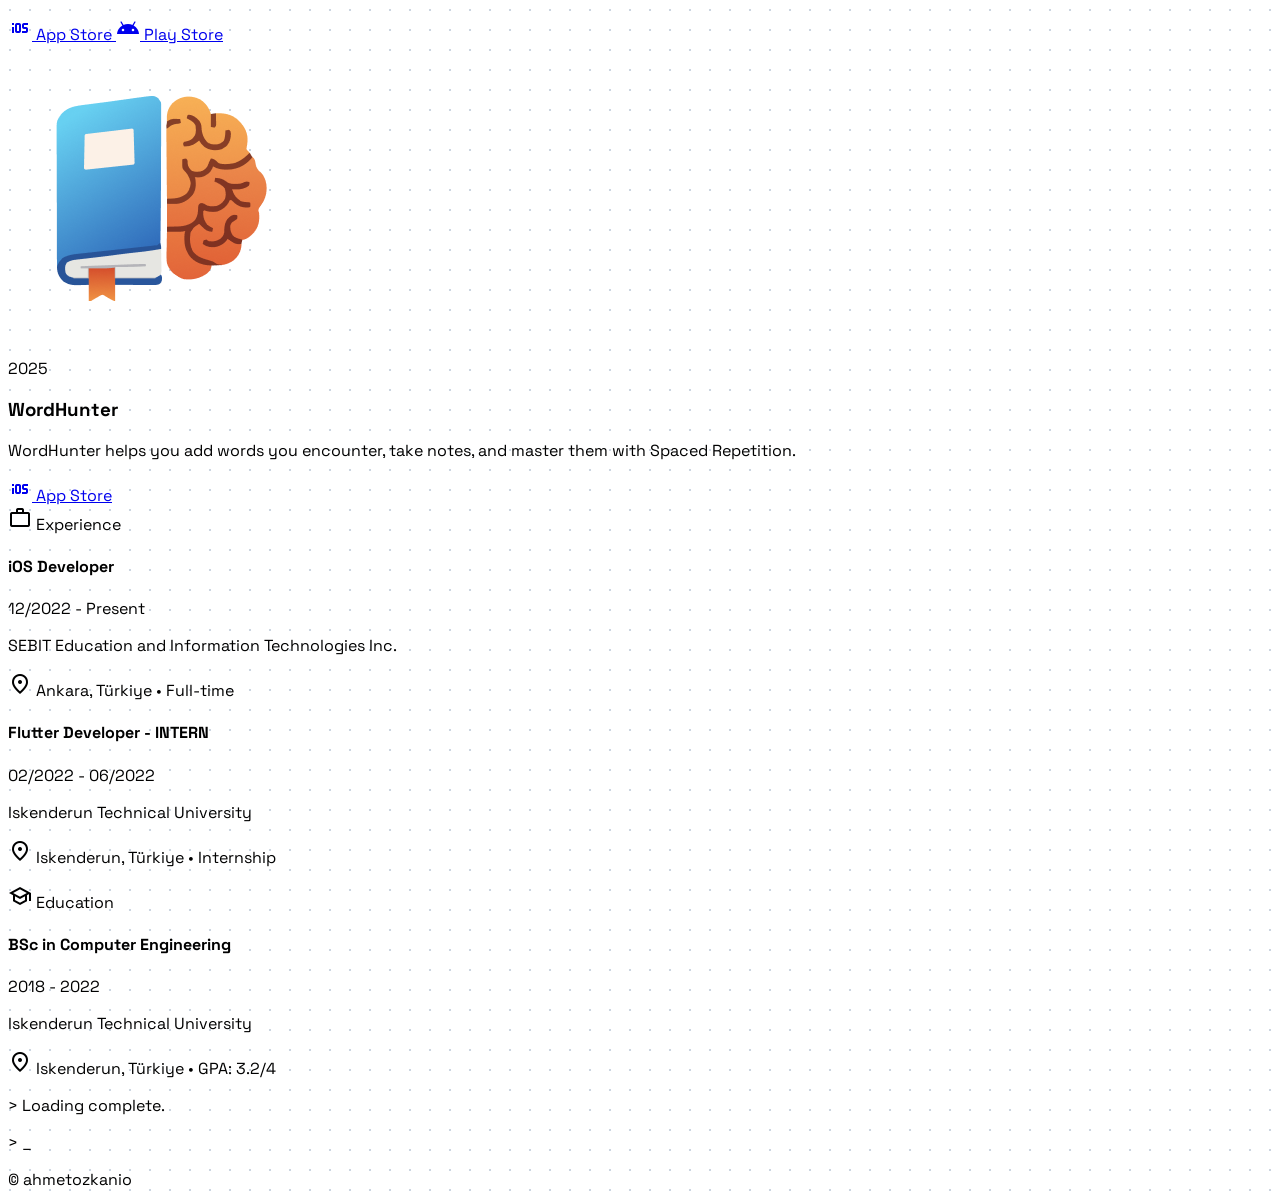
==== commit daeccc27: "Update button labels for clarity: change "Email Me" to "Get in Touch" and "CV" to "Resume"" ====
--- a/index.html
+++ b/index.html
@@ -185,14 +185,14 @@
                 class="flex items-center justify-center gap-2 bg-primary hover:bg-primary-dark text-white text-xs font-bold h-10 px-4 rounded shadow-md transition-colors"
                 href="mailto:hello@ahmet.dev">
                 <span class="material-symbols-outlined text-[18px]">mail</span>
-                Email Me
+                Get in Touch
               </a>
               <a id="cvBtn"
                 class="flex items-center justify-center gap-2 bg-primary hover:bg-primary-dark text-white text-xs font-bold h-10 px-4 rounded shadow-md transition-colors cursor-pointer"
                 href="#">
                 <span
                   class="material-symbols-outlined text-[18px]">download</span>
-                CV
+                Resume
               </a>
 
               <!-- Additional Social Links -->
